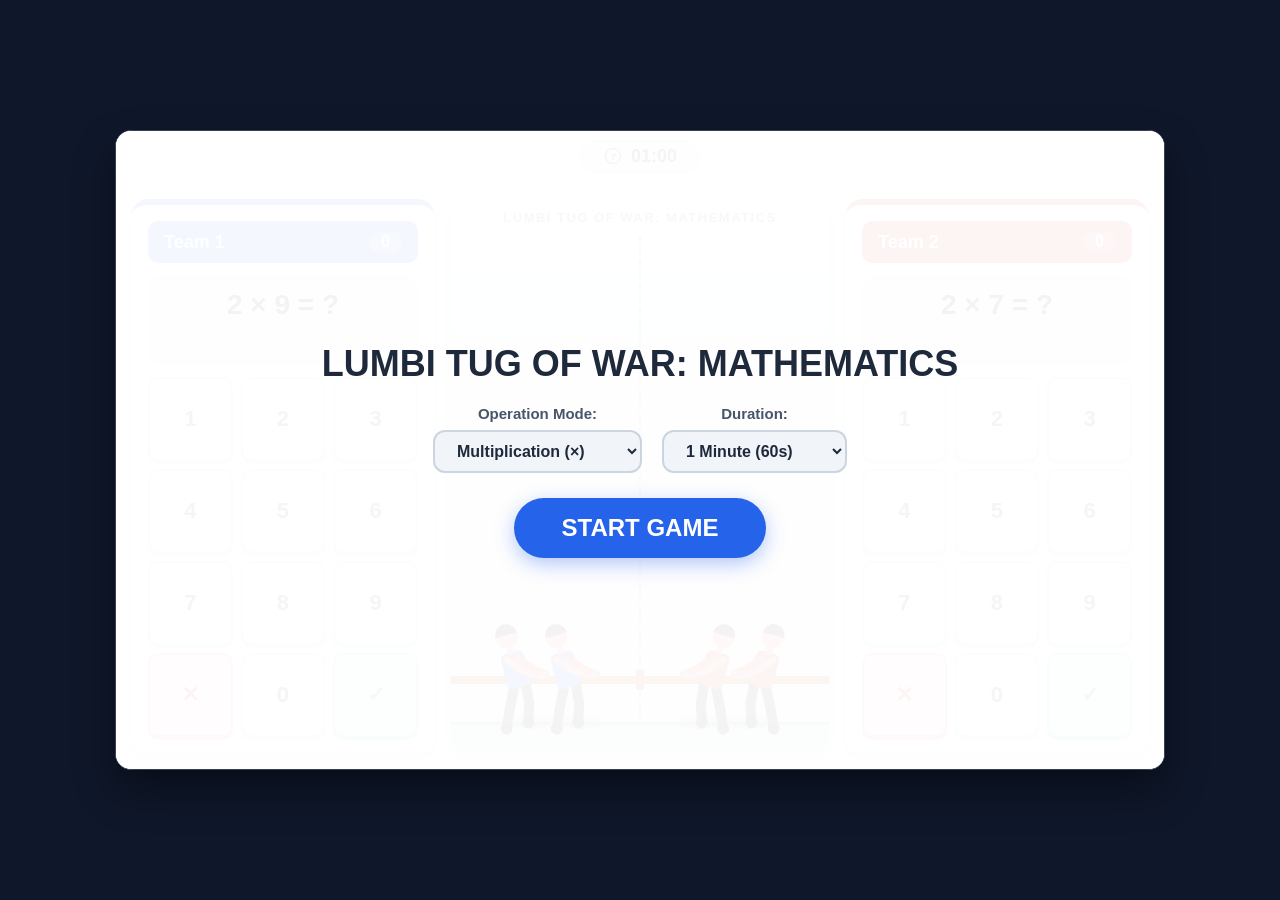
==== index.html @ ccef6939 "Create index.html" ====
<!DOCTYPE html>
<html lang="en">
<head>
    <meta charset="UTF-8">
    <meta name="viewport" content="width=device-width, initial-scale=1.0">
    <title>Lumbi Tug of War: Mathematics</title>
    <style>
        * {
            box-sizing: border-box;
            margin: 0;
            padding: 0;
            font-family: -apple-system, BlinkMacSystemFont, "Segoe UI", Roboto, Helvetica, Arial, sans-serif;
            user-select: none;
            -webkit-user-select: none;
        }

        body {
            background-color: #0f172a;
            display: flex;
            justify-content: center;
            align-items: center;
            min-height: 100vh;
            padding: 10px;
        }

        /* Outer Frame / Window Container */
        .window-frame {
            width: 1050px;
            max-width: 100%;
            height: 640px;
            background-color: #ffffff;
            border-radius: 16px;
            box-shadow: 0 20px 40px rgba(0,0,0,0.4);
            display: flex;
            flex-direction: column;
            overflow: hidden;
            border: 1px solid #334155;
            position: relative;
        }

        /* Top Bar with Timer */
        .top-bar {
            height: 52px;
            background-color: #ffffff;
            border-bottom: 2px solid #e2e8f0;
            display: flex;
            justify-content: center;
            align-items: center;
            position: relative;
            z-index: 5;
        }

        .timer-badge {
            background-color: #f1f5f9;
            border: 2px solid #cbd5e1;
            border-radius: 20px;
            padding: 4px 20px;
            display: flex;
            align-items: center;
            gap: 8px;
            font-weight: 800;
            color: #1e293b;
            font-size: 18px;
        }

        .timer-badge svg {
            width: 20px;
            height: 20px;
            fill: #475569;
        }

        /* Three Main Column Cards Layout */
        .main-layout {
            flex: 1;
            display: flex;
            padding: 16px;
            gap: 16px;
            background-color: #f8fafc;
        }

        /* Player Cards (Left & Right) */
        .team-card {
            flex: 1;
            background: #ffffff;
            border-radius: 16px;
            box-shadow: 0 4px 12px rgba(0,0,0,0.06);
            display: flex;
            flex-direction: column;
            padding: 16px;
            position: relative;
            border-top: 6px solid transparent;
        }

        .team-card.blue {
            border-top-color: #2563eb;
        }

        .team-card.red {
            border-top-color: #dc2626;
        }

        /* Player Card Header */
        .card-header {
            display: flex;
            justify-content: space-between;
            align-items: center;
            background-color: #2563eb;
            color: white;
            padding: 10px 16px;
            border-radius: 10px;
            font-weight: bold;
            font-size: 18px;
            margin-bottom: 12px;
        }

        .team-card.red .card-header {
            background-color: #dc2626;
        }

        .team-card .score-badge {
            background: rgba(255, 255, 255, 0.25);
            padding: 2px 12px;
            border-radius: 12px;
            font-size: 16px;
        }

        /* Question Box */
        .question-box {
            background: #f1f5f9;
            border: 2px solid #e2e8f0;
            border-radius: 12px;
            padding: 12px;
            text-align: center;
            font-size: 28px;
            font-weight: 800;
            color: #0f172a;
            margin-bottom: 12px;
        }

        /* Keypad Grid */
        .keypad-grid {
            display: grid;
            grid-template-columns: repeat(3, 1fr);
            gap: 8px;
            flex: 1;
        }

        .key-btn {
            background: #ffffff;
            border: 2px solid #cbd5e1;
            border-radius: 10px;
            font-size: 22px;
            font-weight: 700;
            color: #334155;
            cursor: pointer;
            display: flex;
            justify-content: center;
            align-items: center;
            transition: all 0.05s ease;
            box-shadow: 0 3px 0 #cbd5e1;
        }

        .key-btn:active {
            transform: translateY(3px);
            box-shadow: none;
            background-color: #f1f5f9;
        }

        .key-btn.action-clear {
            background-color: #fee2e2;
            color: #dc2626;
            border-color: #fca5a5;
            box-shadow: 0 3px 0 #fca5a5;
        }

        .key-btn.action-submit {
            background-color: #dcfce7;
            color: #16a34a;
            border-color: #86efac;
            box-shadow: 0 3px 0 #86efac;
        }

        /* Center Canvas Arena */
        .center-card {
            flex: 1.4;
            background: #ffffff;
            border-radius: 16px;
            box-shadow: 0 4px 12px rgba(0,0,0,0.06);
            display: flex;
            flex-direction: column;
            position: relative;
            overflow: hidden;
            border: 1px solid #e2e8f0;
        }

        .center-header {
            text-align: center;
            padding: 10px;
            font-size: 13px;
            font-weight: 800;
            color: #64748b;
            letter-spacing: 1.5px;
            border-bottom: 1px solid #f1f5f9;
        }

        /* Canvas Arena Container */
        .arena-container {
            flex: 1;
            position: relative;
            width: 100%;
            height: 100%;
            background: linear-gradient(to bottom, #f8fafc 0%, #e2e8f0 100%);
        }

        #gameCanvas {
            width: 100%;
            height: 100%;
            display: block;
        }

        /* Custom Settings Panel */
        .settings-panel {
            display: flex;
            gap: 20px;
            margin-bottom: 25px;
        }

        .setting-group {
            display: flex;
            flex-direction: column;
            align-items: center;
            gap: 8px;
        }

        .setting-group label {
            font-size: 15px;
            font-weight: 700;
            color: #475569;
        }

        .setting-group select {
            padding: 10px 18px;
            font-size: 16px;
            font-weight: bold;
            color: #1e293b;
            background-color: #f1f5f9;
            border: 2px solid #cbd5e1;
            border-radius: 12px;
            outline: none;
            cursor: pointer;
            transition: all 0.2s;
        }

        .setting-group select:hover {
            border-color: #2563eb;
        }

        /* Fullscreen Overlay Screens */
        .overlay-screen {
            position: absolute;
            inset: 0;
            background: rgba(255, 255, 255, 0.95);
            display: flex;
            flex-direction: column;
            justify-content: center;
            align-items: center;
            z-index: 100;
        }

        .countdown-text {
            font-size: 120px;
            font-weight: 900;
            color: #1e293b;
            animation: popIn 0.5s ease;
        }

        @keyframes popIn {
            0% { transform: scale(0.5); opacity: 0; }
            100% { transform: scale(1); opacity: 1; }
        }

        .start-btn {
            background: #2563eb;
            color: white;
            border: none;
            padding: 16px 48px;
            font-size: 24px;
            font-weight: bold;
            border-radius: 50px;
            cursor: pointer;
            box-shadow: 0 6px 20px rgba(37, 99, 235, 0.35);
            transition: all 0.2s;
        }

        .start-btn:hover {
            transform: scale(1.05);
            background: #1d4ed8;
        }

        .hidden { display: none !important; }
    </style>
</head>
<body>

    <div class="window-frame">
        <!-- Top Bar with Timer -->
        <div class="top-bar">
            <div class="timer-badge">
                <svg viewBox="0 0 24 24"><path d="M12 20a8 8 0 1 0 0-16 8 8 0 0 0 0 16zm0 2C6.477 22 2 17.523 2 12S6.477 2 12 2s10 4.477 10 10-4.477 10-10 10zm1-10h3a1 1 0 1 0 0-2h-4a1 1 0 0 0-1 1v5a1 1 0 1 0 2 0v-4z"/></svg>
                <span id="timer-display">01:00</span>
            </div>
        </div>

        <!-- Main Split Screen -->
        <div class="main-layout">
            
            <!-- Team 1 (Blue) -->
            <div class="team-card blue" id="card-p1">
                <div class="card-header">
                    <span>Team 1</span>
                    <span class="score-badge" id="p1-score">0</span>
                </div>
                <div class="question-box">
                    <span id="p1-math-expr">2 × 9 = ?</span>
                    <div style="font-size: 22px; color: #2563eb; margin-top: 4px;" id="p1-input-val">&nbsp;</div>
                </div>
                <div class="keypad-grid" id="p1-keypad">
                    <button class="key-btn" onclick="pressKey(1, '1')">1</button>
                    <button class="key-btn" onclick="pressKey(1, '2')">2</button>
                    <button class="key-btn" onclick="pressKey(1, '3')">3</button>
                    <button class="key-btn" onclick="pressKey(1, '4')">4</button>
                    <button class="key-btn" onclick="pressKey(1, '5')">5</button>
                    <button class="key-btn" onclick="pressKey(1, '6')">6</button>
                    <button class="key-btn" onclick="pressKey(1, '7')">7</button>
                    <button class="key-btn" onclick="pressKey(1, '8')">8</button>
                    <button class="key-btn" onclick="pressKey(1, '9')">9</button>
                    <button class="key-btn action-clear" onclick="pressKey(1, 'C')">✕</button>
                    <button class="key-btn" onclick="pressKey(1, '0')">0</button>
                    <button class="key-btn action-submit" onclick="pressKey(1, 'OK')">✓</button>
                </div>
            </div>

            <!-- Center Arena (HTML5 Canvas Rendered Characters) -->
            <div class="center-card">
                <div class="center-header">LUMBI TUG OF WAR: MATHEMATICS</div>
                <div class="arena-container">
                    <canvas id="gameCanvas"></canvas>
                </div>
            </div>

            <!-- Team 2 (Red) -->
            <div class="team-card red" id="card-p2">
                <div class="card-header">
                    <span>Team 2</span>
                    <span class="score-badge" id="p2-score">0</span>
                </div>
                <div class="question-box">
                    <span id="p2-math-expr">2 × 7 = ?</span>
                    <div style="font-size: 22px; color: #dc2626; margin-top: 4px;" id="p2-input-val">&nbsp;</div>
                </div>
                <div class="keypad-grid" id="p2-keypad">
                    <button class="key-btn" onclick="pressKey(2, '1')">1</button>
                    <button class="key-btn" onclick="pressKey(2, '2')">2</button>
                    <button class="key-btn" onclick="pressKey(2, '3')">3</button>
                    <button class="key-btn" onclick="pressKey(2, '4')">4</button>
                    <button class="key-btn" onclick="pressKey(2, '5')">5</button>
                    <button class="key-btn" onclick="pressKey(2, '6')">6</button>
                    <button class="key-btn" onclick="pressKey(2, '7')">7</button>
                    <button class="key-btn" onclick="pressKey(2, '8')">8</button>
                    <button class="key-btn" onclick="pressKey(2, '9')">9</button>
                    <button class="key-btn action-clear" onclick="pressKey(2, 'C')">✕</button>
                    <button class="key-btn" onclick="pressKey(2, '0')">0</button>
                    <button class="key-btn action-submit" onclick="pressKey(2, 'OK')">✓</button>
                </div>
            </div>

        </div>

        <!-- Overlay for Start / Setup / Game Over -->
        <div class="overlay-screen" id="overlay">
            <h1 style="font-size: 36px; color: #1e293b; margin-bottom: 20px;" id="overlay-title">LUMBI TUG OF WAR: MATHEMATICS</h1>
            
            <div class="settings-panel" id="settings-panel">
                <!-- Operator Selection -->
                <div class="setting-group">
                    <label for="custom-operator-select">Operation Mode:</label>
                    <select id="custom-operator-select">
                        <option value="multiplication" selected>Multiplication (×)</option>
                        <option value="addition">Addition (+)</option>
                        <option value="subtraction">Subtraction (−)</option>
                        <option value="division">Division (÷)</option>
                        <option value="mixed">Mixed All (+, −, ×, ÷)</option>
                    </select>
                </div>

                <!-- Game Duration Selection -->
                <div class="setting-group">
                    <label for="custom-time-select">Duration:</label>
                    <select id="custom-time-select" onchange="updateTimerPreview()">
                        <option value="30">30 Seconds</option>
                        <option value="60" selected>1 Minute (60s)</option>
                        <option value="120">2 Minutes (120s)</option>
                        <option value="180">3 Minutes (180s)</option>
                        <option value="300">5 Minutes (300s)</option>
                    </select>
                </div>
            </div>

            <button class="start-btn" id="start-btn" onclick="startSequence()">START GAME</button>
        </div>
    </div>

    <script>
        // Game Engine Variables
        let p1Score = 0;
        let p2Score = 0;
        let p1Input = "";
        let p2Input = "";
        let p1Answer = 0;
        let p2Answer = 0;
        
        let ropeOffset = 0; // Negative = Left (Blue), Positive = Right (Red)
        let targetRopeOffset = 0;
        const STEP_DISTANCE = 25; // Shift pixels per correct math answer
        const WIN_THRESHOLD = 140; // Max distance for KO

        let selectedDuration = 60;
        let selectedOperator = "multiplication";
        let gameTimer = 60;
        let timerInterval = null;
        let isPlaying = false;

        // DOM Elements
        const p1ScoreEl = document.getElementById('p1-score');
        const p2ScoreEl = document.getElementById('p2-score');
        const p1ExprEl = document.getElementById('p1-math-expr');
        const p2ExprEl = document.getElementById('p2-math-expr');
        const p1InputEl = document.getElementById('p1-input-val');
        const p2InputEl = document.getElementById('p2-input-val');
        const timerEl = document.getElementById('timer-display');
        const overlay = document.getElementById('overlay');
        const overlayTitle = document.getElementById('overlay-title');
        const startBtn = document.getElementById('start-btn');
        const settingsPanel = document.getElementById('settings-panel');
        const customTimeSelect = document.getElementById('custom-time-select');
        const customOperatorSelect = document.getElementById('custom-operator-select');

        // Canvas Rig & Rendering Engine Setup
        const canvas = document.getElementById('gameCanvas');
        const ctx = canvas.getContext('2d');

        function resizeCanvas() {
            canvas.width = canvas.parentElement.clientWidth;
            canvas.height = canvas.parentElement.clientHeight;
        }
        window.addEventListener('resize', resizeCanvas);
        resizeCanvas();

        function updateTimerPreview() {
            selectedDuration = parseInt(customTimeSelect.value);
            const mins = String(Math.floor(selectedDuration / 60)).padStart(2, '0');
            const secs = String(selectedDuration % 60).padStart(2, '0');
            timerEl.textContent = `${mins}:${secs}`;
        }

        // Advanced Universal Math Generator supporting +, -, ×, ÷ & Mixed
        function generateMathQuestion() {
            let mode = selectedOperator;
            if (mode === 'mixed') {
                const modes = ['addition', 'subtraction', 'multiplication', 'division'];
                mode = modes[Math.floor(Math.random() * modes.length)];
            }

            let num1, num2, text, ans;

            switch (mode) {
                case 'addition':
                    num1 = Math.floor(Math.random() * 40) + 5;
                    num2 = Math.floor(Math.random() * 40) + 5;
                    text = `${num1} + ${num2} = ?`;
                    ans = num1 + num2;
                    break;

                case 'subtraction':
                    num1 = Math.floor(Math.random() * 50) + 10;
                    num2 = Math.floor(Math.random() * num1) + 1; // Ensures positive answers
                    text = `${num1} − ${num2} = ?`;
                    ans = num1 - num2;
                    break;

                case 'division':
                    num2 = Math.floor(Math.random() * 10) + 1; // Divisor (1 to 10)
                    ans = Math.floor(Math.random() * 10) + 1;  // Integer Quotient
                    num1 = num2 * ans;                          // Dividend
                    text = `${num1} ÷ ${num2} = ?`;
                    break;

                case 'multiplication':
                default:
                    num1 = Math.floor(Math.random() * 10) + 1;
                    num2 = Math.floor(Math.random() * 10) + 1;
                    text = `${num1} × ${num2} = ?`;
                    ans = num1 * num2;
                    break;
            }

            return { text, ans };
        }

        function loadNextQuestion(player) {
            const q = generateMathQuestion();
            if (player === 1) {
                p1Answer = q.ans;
                p1ExprEl.textContent = q.text;
                p1Input = "";
                p1InputEl.innerHTML = "&nbsp;";
            } else {
                p2Answer = q.ans;
                p2ExprEl.textContent = q.text;
                p2Input = "";
                p2InputEl.innerHTML = "&nbsp;";
            }
        }

        // Keypad Input Logic
        function pressKey(player, key) {
            if (!isPlaying) return;

            if (player === 1) {
                if (key === 'C') {
                    p1Input = "";
                } else if (key === 'OK') {
                    submitAnswer(1);
                    return;
                } else if (p1Input.length < 3) {
                    p1Input += key;
                }
                p1InputEl.textContent = p1Input || "\u00A0";
            } else {
                if (key === 'C') {
                    p2Input = "";
                } else if (key === 'OK') {
                    submitAnswer(2);
                    return;
                } else if (p2Input.length < 3) {
                    p2Input += key;
                }
                p2InputEl.textContent = p2Input || "\u00A0";
            }
        }

        // Evaluate Math Answers
        function submitAnswer(player) {
            if (player === 1) {
                if (parseInt(p1Input) === p1Answer) {
                    p1Score++;
                    p1ScoreEl.textContent = p1Score;
                    pullRope(-STEP_DISTANCE);
                }
                loadNextQuestion(1);
            } else {
                if (parseInt(p2Input) === p2Answer) {
                    p2Score++;
                    p2ScoreEl.textContent = p2Score;
                    pullRope(STEP_DISTANCE);
                }
                loadNextQuestion(2);
            }
        }

        // Update Rope Target Offset
        function pullRope(delta) {
            targetRopeOffset += delta;
            
            if (targetRopeOffset <= -WIN_THRESHOLD) {
                endGame("TEAM 1 (BLUE) WINS!");
            } else if (targetRopeOffset >= WIN_THRESHOLD) {
                endGame("TEAM 2 (RED) WINS!");
            }
        }

        // --- REALISTIC CHARACTER DRAWING ENGINE ---
        let animFrame = 0;

        function drawHumanoid(ctx, x, y, isRedTeam, pullPhase) {
            ctx.save();
            ctx.translate(x, y);

            const direction = isRedTeam ? -1 : 1;
            ctx.scale(direction, 1);

            const leanAngle = -0.22 + Math.sin(pullPhase) * 0.05;
            const legPhase = Math.sin(pullPhase) * 4;

            const shirtColor = isRedTeam ? "#dc2626" : "#2563eb";
            const skinColor = "#f87171";
            const skinDark = "#ef4444";
            const pantsColor = "#1e293b";
            const shoeColor = "#0f172a";

            // Shadow
            ctx.fillStyle = "rgba(15, 23, 42, 0.15)";
            ctx.beginPath();
            ctx.ellipse(0, 0, 22, 7, 0, 0, Math.PI * 2);
            ctx.fill();

            ctx.rotate(leanAngle);

            // Back Leg
            ctx.strokeStyle = pantsColor;
            ctx.lineWidth = 10;
            ctx.lineCap = "round";
            ctx.beginPath();
            ctx.moveTo(-6, -38);
            ctx.lineTo(-20 - legPhase, -18);
            ctx.lineTo(-28 - legPhase, 0);
            ctx.stroke();

            // Back Shoe
            ctx.fillStyle = shoeColor;
            ctx.beginPath();
            ctx.arc(-28 - legPhase, 0, 6, 0, Math.PI * 2);
            ctx.fill();

            // Front Leg
            ctx.beginPath();
            ctx.moveTo(6, -38);
            ctx.lineTo(8 + legPhase, -18);
            ctx.lineTo(2 + legPhase, 0);
            ctx.stroke();

            // Front Shoe
            ctx.fillStyle = shoeColor;
            ctx.beginPath();
            ctx.arc(2 + legPhase, 0, 6, 0, Math.PI * 2);
            ctx.fill();

            // Torso
            ctx.fillStyle = shirtColor;
            ctx.beginPath();
            ctx.roundRect(-12, -72, 24, 36, 6);
            ctx.fill();

            // Head & Neck
            ctx.fillStyle = skinColor;
            ctx.fillRect(-3, -78, 6, 8);
            ctx.beginPath();
            ctx.arc(0, -88, 11, 0, Math.PI * 2);
            ctx.fill();

            // Hair
            ctx.fillStyle = "#0f172a";
            ctx.beginPath();
            ctx.arc(0, -90, 11, Math.PI, Math.PI * 2);
            ctx.fill();

            // Arms
            ctx.strokeStyle = skinColor;
            ctx.lineWidth = 7;
            
            // Back Arm
            ctx.beginPath();
            ctx.moveTo(-6, -66);
            ctx.lineTo(8, -50);
            ctx.lineTo(22, -42);
            ctx.stroke();

            // Front Arm
            ctx.strokeStyle = skinDark;
            ctx.beginPath();
            ctx.moveTo(4, -66);
            ctx.lineTo(18, -50);
            ctx.lineTo(28, -42);
            ctx.stroke();

            // Hands (Grip)
            ctx.fillStyle = skinColor;
            ctx.beginPath();
            ctx.arc(26, -42, 4, 0, Math.PI * 2);
            ctx.fill();

            ctx.restore();
        }

        function renderArena() {
            ctx.clearRect(0, 0, canvas.width, canvas.height);

            ropeOffset += (targetRopeOffset - ropeOffset) * 0.1;
            animFrame += 0.08;

            const w = canvas.width;
            const h = canvas.height;
            const groundY = h - 30;
            const ropeY = groundY - 42;
            const centerX = w / 2 + ropeOffset;

            // Ground & Field Lines
            ctx.fillStyle = "#cbd5e1";
            ctx.fillRect(0, groundY, w, 30);
            ctx.fillStyle = "#94a3b8";
            ctx.fillRect(0, groundY, w, 3);

            // Center Boundary Dotted Marker
            ctx.strokeStyle = "#94a3b8";
            ctx.lineWidth = 2;
            ctx.setLineDash([6, 6]);
            ctx.beginPath();
            ctx.moveTo(w / 2, 0);
            ctx.lineTo(w / 2, groundY);
            ctx.stroke();
            ctx.setLineDash([]);

            // Draw Rope
            ctx.strokeStyle = "#b45309";
            ctx.lineWidth = 8;
            ctx.lineCap = "round";
            ctx.beginPath();
            ctx.moveTo(0, ropeY);
            ctx.lineTo(w, ropeY);
            ctx.stroke();

            // Center Red Ribbon Marker
            ctx.fillStyle = "#dc2626";
            ctx.fillRect(centerX - 4, ropeY - 10, 8, 20);

            // Draw Blue Team
            drawHumanoid(ctx, centerX - 60, groundY, false, animFrame);
            drawHumanoid(ctx, centerX - 110, groundY, false, animFrame + 0.5);

            // Draw Red Team
            drawHumanoid(ctx, centerX + 60, groundY, true, animFrame + 0.2);
            drawHumanoid(ctx, centerX + 110, groundY, true, animFrame + 0.7);

            requestAnimationFrame(renderArena);
        }

        // Start Canvas Loop
        renderArena();

        // Countdown & Handlers
        function startSequence() {
            startBtn.classList.add('hidden');
            settingsPanel.classList.add('hidden');
            
            let count = 3;
            overlayTitle.className = "countdown-text";
            overlayTitle.textContent = count;

            const countInterval = setInterval(() => {
                count--;
                if (count > 0) {
                    overlayTitle.textContent = count;
                } else if (count === 0) {
                    overlayTitle.textContent = "GO!";
                } else {
                    clearInterval(countInterval);
                    overlay.classList.add('hidden');
                    runGame();
                }
            }, 800);
        }

        function runGame() {
            isPlaying = true;
            ropeOffset = 0;
            targetRopeOffset = 0;
            p1Score = 0;
            p2Score = 0;
            
            selectedDuration = parseInt(customTimeSelect.value);
            selectedOperator = customOperatorSelect.value;
            gameTimer = selectedDuration;

            p1ScoreEl.textContent = "0";
            p2ScoreEl.textContent = "0";

            loadNextQuestion(1);
            loadNextQuestion(2);

            timerInterval = setInterval(() => {
                gameTimer--;
                const mins = String(Math.floor(gameTimer / 60)).padStart(2, '0');
                const secs = String(gameTimer % 60).padStart(2, '0');
                timerEl.textContent = `${mins}:${secs}`;

                if (gameTimer <= 0) {
                    clearInterval(timerInterval);
                    if (targetRopeOffset < 0) endGame("TEAM 1 WINS!");
                    else if (targetRopeOffset > 0) endGame("TEAM 2 WINS!");
                    else endGame("IT'S A DRAW!");
                }
            }, 1000);
        }

        function endGame(msg) {
            isPlaying = false;
            clearInterval(timerInterval);
            overlayTitle.className = "";
            overlayTitle.style.fontSize = "36px";
            overlayTitle.textContent = msg;
            
            settingsPanel.classList.remove('hidden');
            startBtn.textContent = "PLAY AGAIN";
            startBtn.classList.remove('hidden');
            overlay.classList.remove('hidden');
        }

        // Initial setup
        updateTimerPreview();
    </script>
</body>
</html>
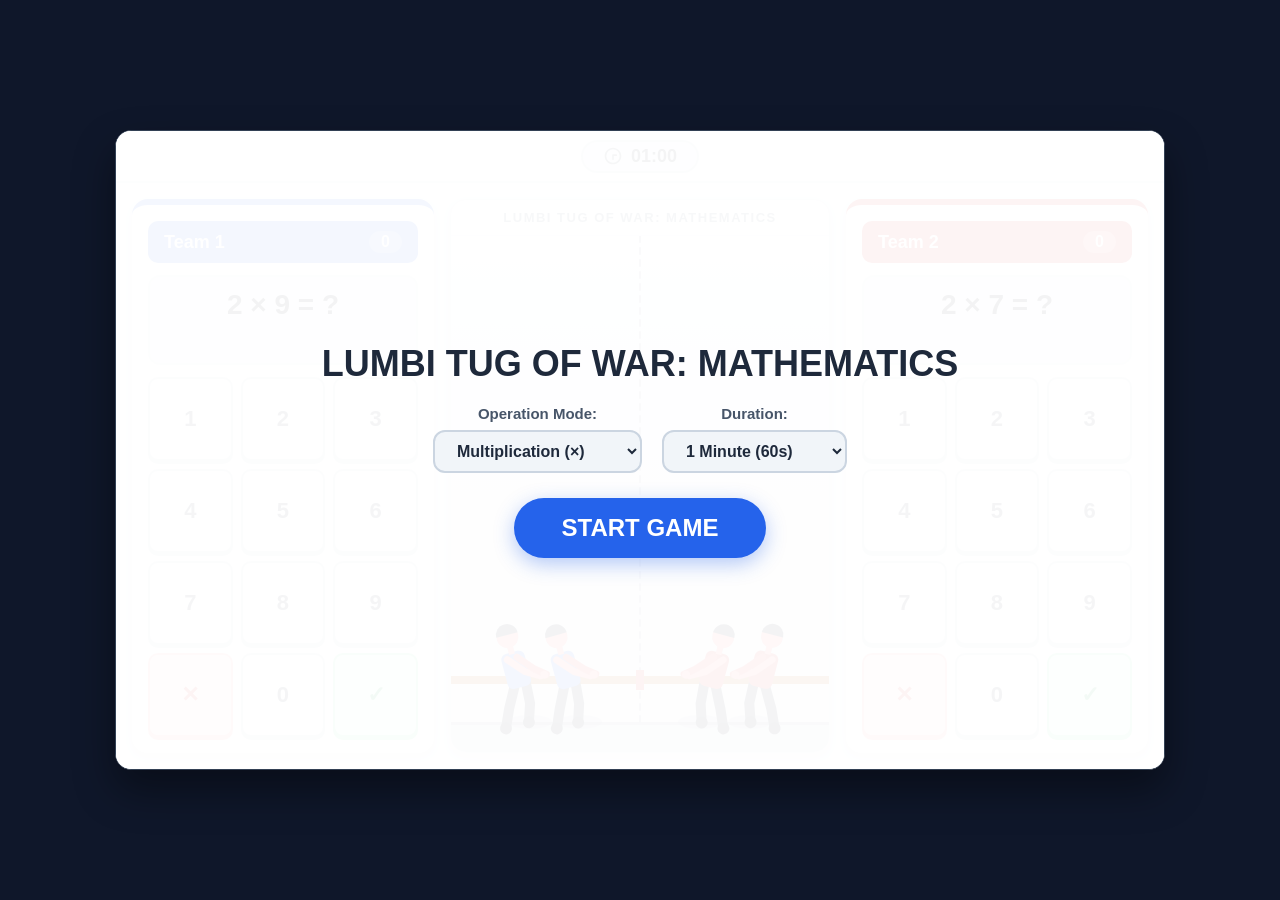
==== commit e7436558: "Fixed simultaneous touch bug" ====
--- a/index.html
+++ b/index.html
@@ -12,6 +12,7 @@
             font-family: -apple-system, BlinkMacSystemFont, "Segoe UI", Roboto, Helvetica, Arial, sans-serif;
             user-select: none;
             -webkit-user-select: none;
+            touch-action: manipulation;
         }
 
         body {
@@ -158,6 +159,7 @@
             align-items: center;
             transition: all 0.05s ease;
             box-shadow: 0 3px 0 #cbd5e1;
+            touch-action: manipulation;
         }
 
         .key-btn:active {
@@ -325,18 +327,18 @@
                     <div style="font-size: 22px; color: #2563eb; margin-top: 4px;" id="p1-input-val">&nbsp;</div>
                 </div>
                 <div class="keypad-grid" id="p1-keypad">
-                    <button class="key-btn" onclick="pressKey(1, '1')">1</button>
-                    <button class="key-btn" onclick="pressKey(1, '2')">2</button>
-                    <button class="key-btn" onclick="pressKey(1, '3')">3</button>
-                    <button class="key-btn" onclick="pressKey(1, '4')">4</button>
-                    <button class="key-btn" onclick="pressKey(1, '5')">5</button>
-                    <button class="key-btn" onclick="pressKey(1, '6')">6</button>
-                    <button class="key-btn" onclick="pressKey(1, '7')">7</button>
-                    <button class="key-btn" onclick="pressKey(1, '8')">8</button>
-                    <button class="key-btn" onclick="pressKey(1, '9')">9</button>
-                    <button class="key-btn action-clear" onclick="pressKey(1, 'C')">✕</button>
-                    <button class="key-btn" onclick="pressKey(1, '0')">0</button>
-                    <button class="key-btn action-submit" onclick="pressKey(1, 'OK')">✓</button>
+                    <button class="key-btn" data-player="1" data-key="1">1</button>
+                    <button class="key-btn" data-player="1" data-key="2">2</button>
+                    <button class="key-btn" data-player="1" data-key="3">3</button>
+                    <button class="key-btn" data-player="1" data-key="4">4</button>
+                    <button class="key-btn" data-player="1" data-key="5">5</button>
+                    <button class="key-btn" data-player="1" data-key="6">6</button>
+                    <button class="key-btn" data-player="1" data-key="7">7</button>
+                    <button class="key-btn" data-player="1" data-key="8">8</button>
+                    <button class="key-btn" data-player="1" data-key="9">9</button>
+                    <button class="key-btn action-clear" data-player="1" data-key="C">✕</button>
+                    <button class="key-btn" data-player="1" data-key="0">0</button>
+                    <button class="key-btn action-submit" data-player="1" data-key="OK">✓</button>
                 </div>
             </div>
 
@@ -359,18 +361,18 @@
                     <div style="font-size: 22px; color: #dc2626; margin-top: 4px;" id="p2-input-val">&nbsp;</div>
                 </div>
                 <div class="keypad-grid" id="p2-keypad">
-                    <button class="key-btn" onclick="pressKey(2, '1')">1</button>
-                    <button class="key-btn" onclick="pressKey(2, '2')">2</button>
-                    <button class="key-btn" onclick="pressKey(2, '3')">3</button>
-                    <button class="key-btn" onclick="pressKey(2, '4')">4</button>
-                    <button class="key-btn" onclick="pressKey(2, '5')">5</button>
-                    <button class="key-btn" onclick="pressKey(2, '6')">6</button>
-                    <button class="key-btn" onclick="pressKey(2, '7')">7</button>
-                    <button class="key-btn" onclick="pressKey(2, '8')">8</button>
-                    <button class="key-btn" onclick="pressKey(2, '9')">9</button>
-                    <button class="key-btn action-clear" onclick="pressKey(2, 'C')">✕</button>
-                    <button class="key-btn" onclick="pressKey(2, '0')">0</button>
-                    <button class="key-btn action-submit" onclick="pressKey(2, 'OK')">✓</button>
+                    <button class="key-btn" data-player="2" data-key="1">1</button>
+                    <button class="key-btn" data-player="2" data-key="2">2</button>
+                    <button class="key-btn" data-player="2" data-key="3">3</button>
+                    <button class="key-btn" data-player="2" data-key="4">4</button>
+                    <button class="key-btn" data-player="2" data-key="5">5</button>
+                    <button class="key-btn" data-player="2" data-key="6">6</button>
+                    <button class="key-btn" data-player="2" data-key="7">7</button>
+                    <button class="key-btn" data-player="2" data-key="8">8</button>
+                    <button class="key-btn" data-player="2" data-key="9">9</button>
+                    <button class="key-btn action-clear" data-player="2" data-key="C">✕</button>
+                    <button class="key-btn" data-player="2" data-key="0">0</button>
+                    <button class="key-btn action-submit" data-player="2" data-key="OK">✓</button>
                 </div>
             </div>
 
@@ -549,6 +551,26 @@
             }
         }
 
+        // Attach Simultaneous Touch & Click Handlers to Keypads
+        document.querySelectorAll('.key-btn').forEach(btn => {
+            const handlePress = (e) => {
+                e.preventDefault();
+                const player = parseInt(btn.getAttribute('data-player'));
+                const key = btn.getAttribute('data-key');
+                pressKey(player, key);
+            };
+
+            btn.addEventListener('touchstart', handlePress, { passive: false });
+            btn.addEventListener('click', (e) => {
+                // Ignore mouse clicks synthesized from touch events
+                if (e.detail !== 0) {
+                    const player = parseInt(btn.getAttribute('data-player'));
+                    const key = btn.getAttribute('data-key');
+                    pressKey(player, key);
+                }
+            });
+        });
+
         // Evaluate Math Answers
         function submitAnswer(player) {
             if (player === 1) {
